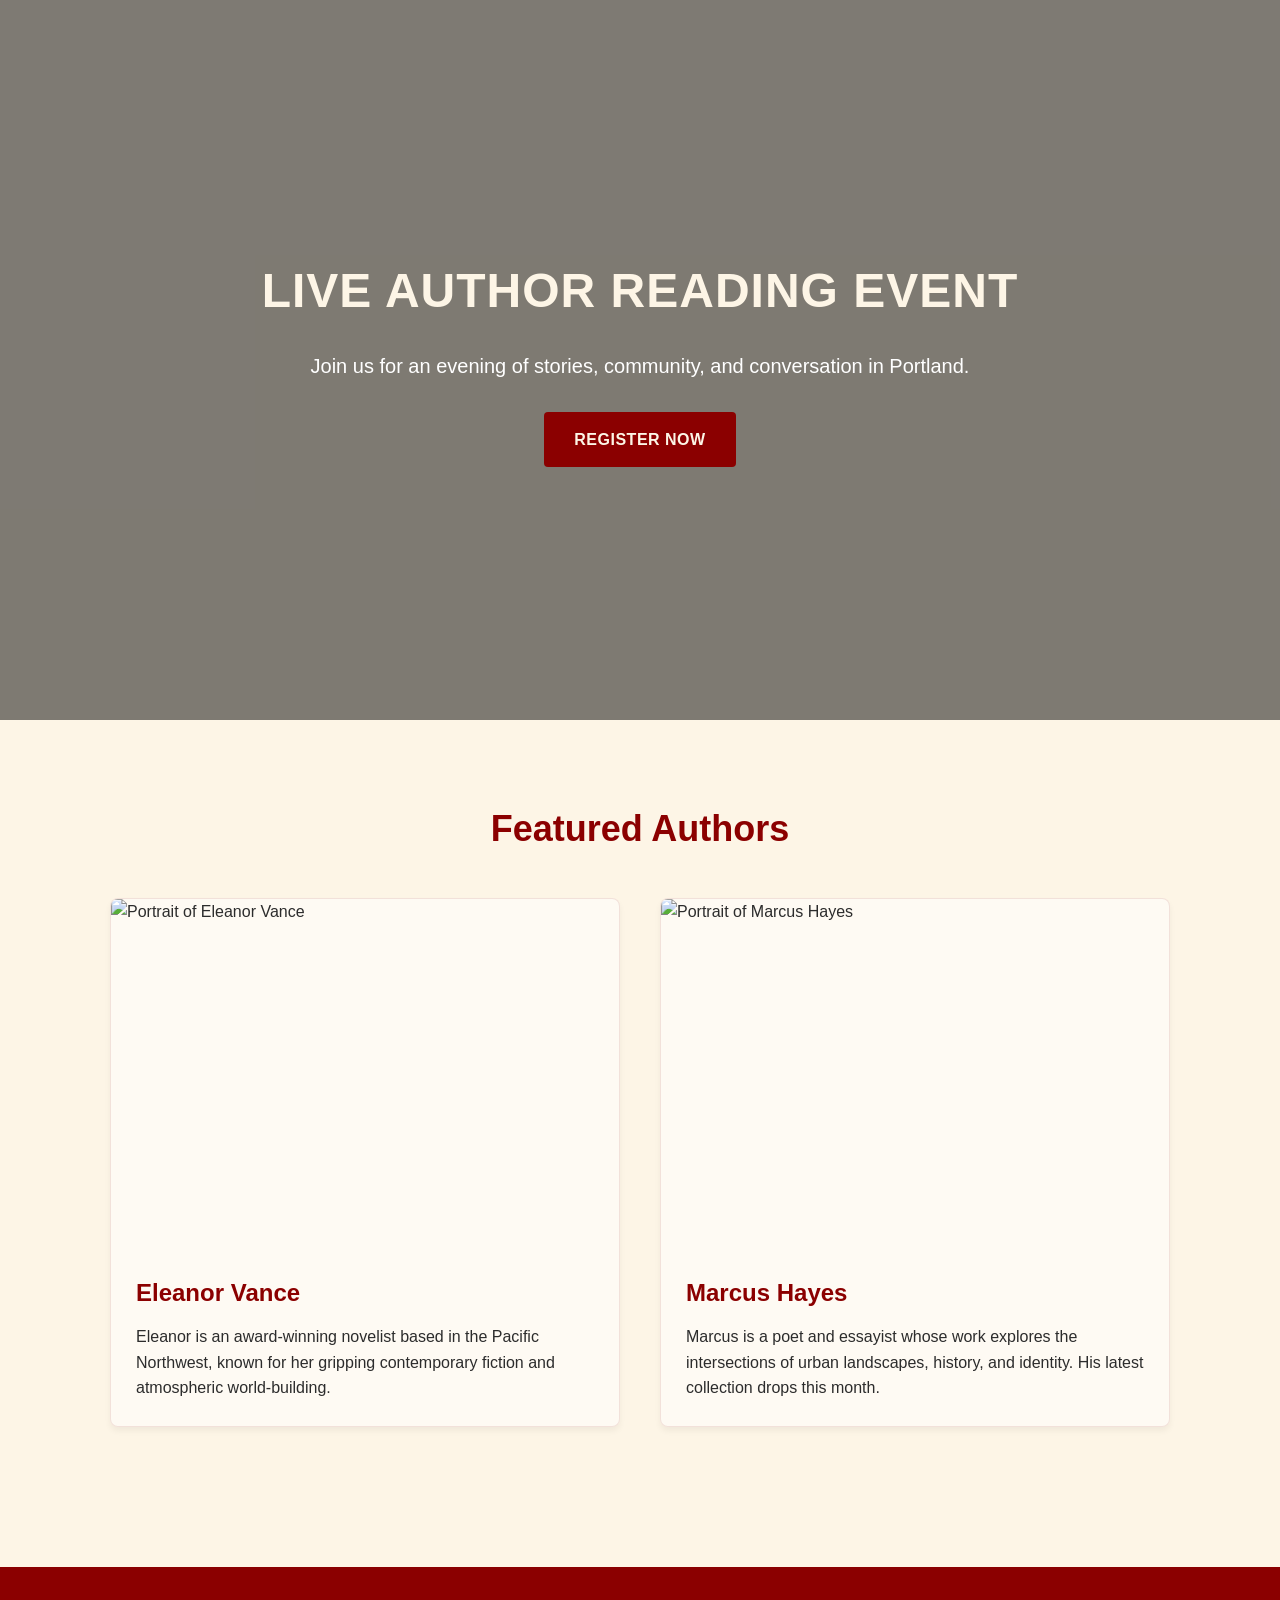
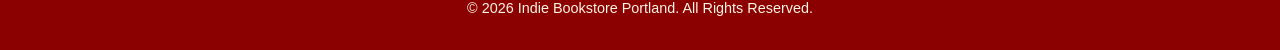
==== Bookstore PDIT/index.html @ 8a49214e "Add files via upload" ====
<!DOCTYPE html>
<html lang="en">
<head>
    <meta charset="UTF-8">
    <meta name="viewport" content="width=device-width, initial-scale=1.0">
    <title>Indie Bookstore - Author Reading Event</title>
    <link rel="stylesheet" href="style.css">
</head>
<body>

    <header class="hero">
        <div class="hero-overlay"></div>
        <div class="hero-content">
            <h1 class="hero-headline">Live Author Reading Event</h1>
            <p class="hero-subheadline">Join us for an evening of stories, community, and conversation in Portland.</p>
            <a href="#register" class="cta-button">Register Now</a>
        </div>
    </header>

    <main class="container">
        <section id="register" class="event-section">
            <h2 class="section-title">Featured Authors</h2>
            
            <div class="event-grid">
                <div class="author-card">
                    <div class="image-container">
                        <img src="https://images.unsplash.com/photo-1534528741775-53994a69daeb?auto=format&fit=crop&w=600&q=80" alt="Portrait of Eleanor Vance" class="author-photo">
                    </div>
                    <div class="author-info">
                        <h3>Eleanor Vance</h3>
                        <p class="author-bio">Eleanor is an award-winning novelist based in the Pacific Northwest, known for her gripping contemporary fiction and atmospheric world-building.</p>
                    </div>
                </div>

                <div class="author-card">
                    <div class="image-container">
                        <img src="https://images.unsplash.com/photo-1507003211169-0a1dd7228f2d?auto=format&fit=crop&w=600&q=80" alt="Portrait of Marcus Hayes" class="author-photo">
                    </div>
                    <div class="author-info">
                        <h3>Marcus Hayes</h3>
                        <p class="author-bio">Marcus is a poet and essayist whose work explores the intersections of urban landscapes, history, and identity. His latest collection drops this month.</p>
                    </div>
                </div>
            </div>
        </section>
    </main>

    <footer class="footer">
        <p>&copy; 2026 Indie Bookstore Portland. All Rights Reserved.</p>
    </footer>

</body>
</html>
---- Bookstore PDIT/style.css ----
/* ==========================================
   Phase 1: Design Tokens & Reset
   ========================================== */
:root {
    --brand-primary: #8b0000;    /* Deep Red */
    --brand-secondary: #fdf5e6;  /* Cream */
    --text-dark: #2c2c2c;
    --text-light: #ffffff;
}

* {
    box-sizing: border-box;
    margin: 0;
    padding: 0;
}

body {
    font-family: -apple-system, BlinkMacSystemFont, "Segoe UI", Roboto, Helvetica, Arial, sans-serif;
    background-color: var(--brand-secondary);
    color: var(--text-dark);
    line-height: 1.6;
}

.container {
    max-width: 1100px;
    margin: 0 auto;
    padding: 40px 20px;
}

/* ==========================================
   Phase 2: Hero Section (Flexbox Centering)
   ========================================== */
.hero {
    position: relative;
    display: flex;
    flex-direction: column;
    justify-content: center; /* Vertically center content */
    align-items: center;     /* Horizontally center content */
    text-align: center;
    height: 80vh;            /* High-performance alternative to 100vh on mobile browsers */
    min-height: 500px;
    
    /* Setup for background image */
    background: url('https://images.unsplash.com/photo-1507842217343-583bb7270b66?auto=format&fit=crop&w=1920&q=80') no-repeat center center/cover;
}

/* Simple dark overlay to ensure text remains highly readable */
.hero-overlay {
    position: absolute;
    top: 0;
    left: 0;
    width: 100%;
    height: 100%;
    background-color: rgba(0, 0, 0, 0.5);
    z-index: 1;
}

.hero-content {
    position: relative;
    z-index: 2;
    padding: 0 20px;
    max-width: 800px;
}

.hero-headline {
    font-size: 3rem;
    color: var(--brand-secondary);
    margin-bottom: 20px;
    text-transform: uppercase;
    letter-spacing: 1px;
}

.hero-subheadline {
    font-size: 1.25rem;
    color: var(--text-light);
    margin-bottom: 30px;
}

.cta-button {
    display: inline-block;
    background-color: var(--brand-primary);
    color: var(--brand-secondary);
    padding: 15px 30px;
    text-decoration: none;
    font-weight: bold;
    border-radius: 4px;
    text-transform: uppercase;
    letter-spacing: 0.5px;
    transition: background-color 0.2s ease, transform 0.2s ease;
}

.cta-button:hover {
    background-color: #660000;
    transform: translateY(-2px);
}

/* ==========================================
   Phase 3: Event Grid & Hover Transitions
   ========================================== */
.event-section {
    padding: 40px 0;
}

.section-title {
    font-size: 2.25rem;
    color: var(--brand-primary);
    text-align: center;
    margin-bottom: 40px;
}

.event-grid {
    display: grid;
    grid-template-columns: 1fr 1fr; /* 2-column layout */
    gap: 40px;
}

.author-card {
    background-color: rgba(255, 255, 255, 0.5);
    border: 1px solid rgba(139, 0, 0, 0.1);
    border-radius: 8px;
    overflow: hidden;
    box-shadow: 0 4px 6px rgba(0, 0, 0, 0.05);
}

.image-container {
    width: 100%;
    height: 350px;
    overflow: hidden; /* Ensures the zoomed image doesn't spill out of the card */
}

.author-photo {
    width: 100%;
    height: 100%;
    object-fit: cover;
    /* Smooth CSS transition for scale up */
    transition: transform 0.4s cubic-bezier(0.16, 1, 0.3, 1);
}

/* Photo scales up slightly on card hover */
.author-card:hover .author-photo {
    transform: scale(1.06);
}

.author-info {
    padding: 25px;
}

.author-info h3 {
    font-size: 1.5rem;
    color: var(--brand-primary);
    margin-bottom: 12px;
}

.author-info p {
    color: var(--text-dark);
}

/* Footer styling */
.footer {
    text-align: center;
    padding: 30px 20px;
    background-color: var(--brand-primary);
    color: var(--brand-secondary);
    margin-top: 60px;
    font-size: 0.9rem;
}

/* ==========================================
   Phase 4: Responsiveness
   ========================================== */
@media screen and (max-width: 768px) {
    .hero-headline {
        font-size: 2rem;
    }

    /* Collapse Grid into a single column for mobile devices */
    .event-grid {
        grid-template-columns: 1fr;
        gap: 30px;
    }

    .image-container {
        height: 280px;
    }
}
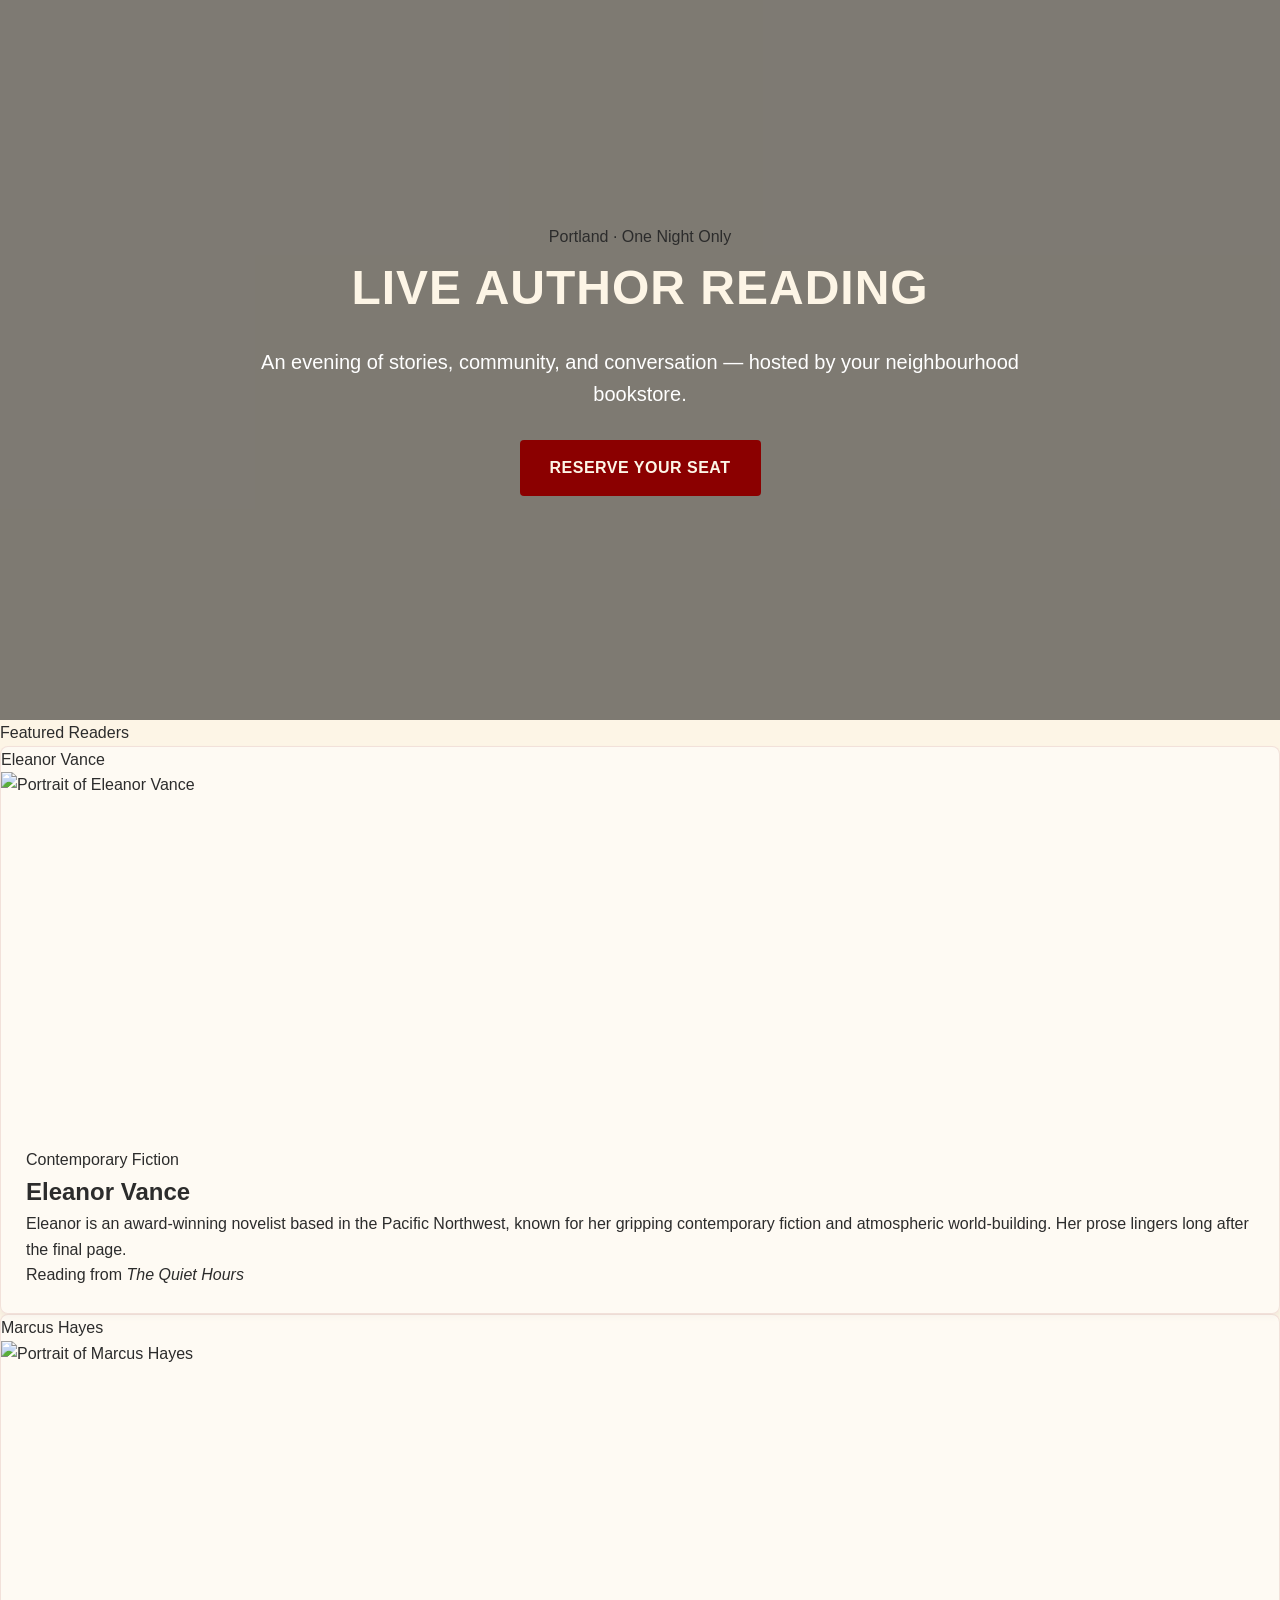
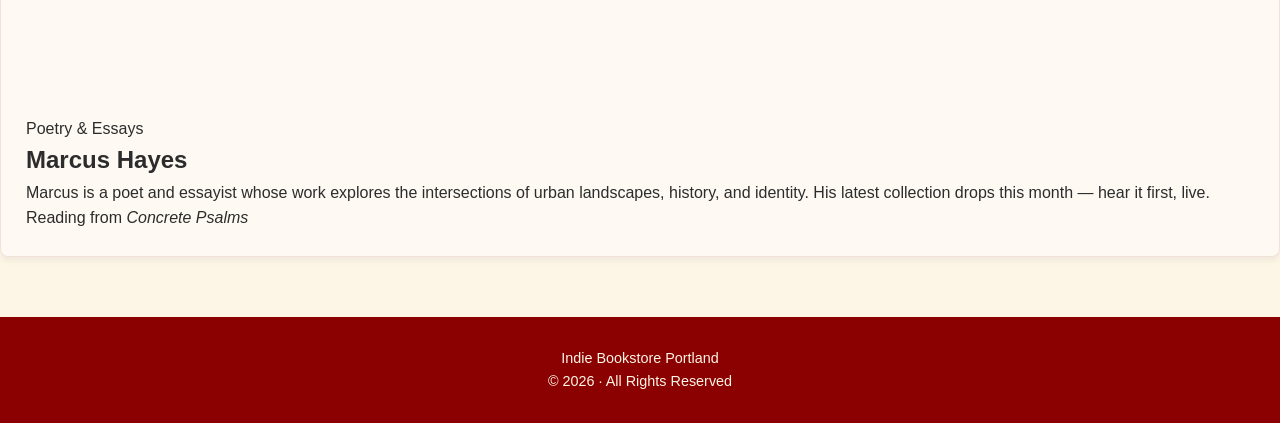
==== commit 3a4813f9: "Indie Bookstore" ====
--- a/Bookstore PDIT/index.html
+++ b/Bookstore PDIT/index.html
@@ -3,51 +3,86 @@
 <head>
     <meta charset="UTF-8">
     <meta name="viewport" content="width=device-width, initial-scale=1.0">
-    <title>Indie Bookstore - Author Reading Event</title>
+    <title>Indie Bookstore — Author Reading Event</title>
     <link rel="stylesheet" href="style.css">
 </head>
 <body>
 
+    <!-- HERO -->
     <header class="hero">
         <div class="hero-overlay"></div>
         <div class="hero-content">
-            <h1 class="hero-headline">Live Author Reading Event</h1>
-            <p class="hero-subheadline">Join us for an evening of stories, community, and conversation in Portland.</p>
-            <a href="#register" class="cta-button">Register Now</a>
+            <p class="hero-eyebrow">Portland · One Night Only</p>
+            <h1 class="hero-headline">
+                <span class="headline-line">Live</span>
+                <span class="headline-line accent">Author</span>
+                <span class="headline-line">Reading</span>
+            </h1>
+            <p class="hero-subheadline">An evening of stories, community, and conversation — hosted by your neighbourhood bookstore.</p>
+            <a href="#authors" class="cta-button">Reserve Your Seat</a>
         </div>
+        <div class="hero-rule"></div>
     </header>
 
-    <main class="container">
-        <section id="register" class="event-section">
-            <h2 class="section-title">Featured Authors</h2>
-            
-            <div class="event-grid">
-                <div class="author-card">
-                    <div class="image-container">
-                        <img src="https://images.unsplash.com/photo-1534528741775-53994a69daeb?auto=format&fit=crop&w=600&q=80" alt="Portrait of Eleanor Vance" class="author-photo">
-                    </div>
-                    <div class="author-info">
-                        <h3>Eleanor Vance</h3>
-                        <p class="author-bio">Eleanor is an award-winning novelist based in the Pacific Northwest, known for her gripping contemporary fiction and atmospheric world-building.</p>
-                    </div>
+    <!-- MAIN -->
+    <main>
+        <section id="authors" class="authors-section">
+
+            <div class="section-header">
+                <span class="section-label">Featured Readers</span>
+                <div class="section-divider"></div>
+            </div>
+
+            <!-- Author 1 -->
+            <article class="author-card">
+                <div class="card-marker">
+                    <span class="marker-name">Eleanor Vance</span>
                 </div>
+                <div class="image-container">
+                    <img
+                        src="https://images.unsplash.com/photo-1531746020798-e6953c6e8e04?auto=format&fit=crop&w=800&q=80"
+                        alt="Portrait of Eleanor Vance"
+                        class="author-photo"
+                    >
+                </div>
+                <div class="author-info">
+                    <p class="author-genre">Contemporary Fiction</p>
+                    <h2 class="author-name">Eleanor Vance</h2>
+                    <p class="author-bio">Eleanor is an award-winning novelist based in the Pacific Northwest, known for her gripping contemporary fiction and atmospheric world-building. Her prose lingers long after the final page.</p>
+                    <p class="author-reads">Reading from <em>The Quiet Hours</em></p>
+                </div>
+            </article>
 
-                <div class="author-card">
-                    <div class="image-container">
-                        <img src="https://images.unsplash.com/photo-1507003211169-0a1dd7228f2d?auto=format&fit=crop&w=600&q=80" alt="Portrait of Marcus Hayes" class="author-photo">
-                    </div>
-                    <div class="author-info">
-                        <h3>Marcus Hayes</h3>
-                        <p class="author-bio">Marcus is a poet and essayist whose work explores the intersections of urban landscapes, history, and identity. His latest collection drops this month.</p>
-                    </div>
+            <!-- Divider rule -->
+            <div class="card-rule"></div>
+
+            <!-- Author 2 -->
+            <article class="author-card">
+                <div class="card-marker">
+                    <span class="marker-name">Marcus Hayes</span>
                 </div>
-            </div>
+                <div class="image-container">
+                    <img
+                        src="https://images.unsplash.com/photo-1500648767791-00dcc994a43e?auto=format&fit=crop&w=800&q=80"
+                        alt="Portrait of Marcus Hayes"
+                        class="author-photo"
+                    >
+                </div>
+                <div class="author-info">
+                    <p class="author-genre">Poetry &amp; Essays</p>
+                    <h2 class="author-name">Marcus Hayes</h2>
+                    <p class="author-bio">Marcus is a poet and essayist whose work explores the intersections of urban landscapes, history, and identity. His latest collection drops this month — hear it first, live.</p>
+                    <p class="author-reads">Reading from <em>Concrete Psalms</em></p>
+                </div>
+            </article>
+
         </section>
     </main>
 
     <footer class="footer">
-        <p>&copy; 2026 Indie Bookstore Portland. All Rights Reserved.</p>
+        <p class="footer-store">Indie Bookstore Portland</p>
+        <p class="footer-copy">&copy; 2026 · All Rights Reserved</p>
     </footer>
 
 </body>
-</html>+</html>
